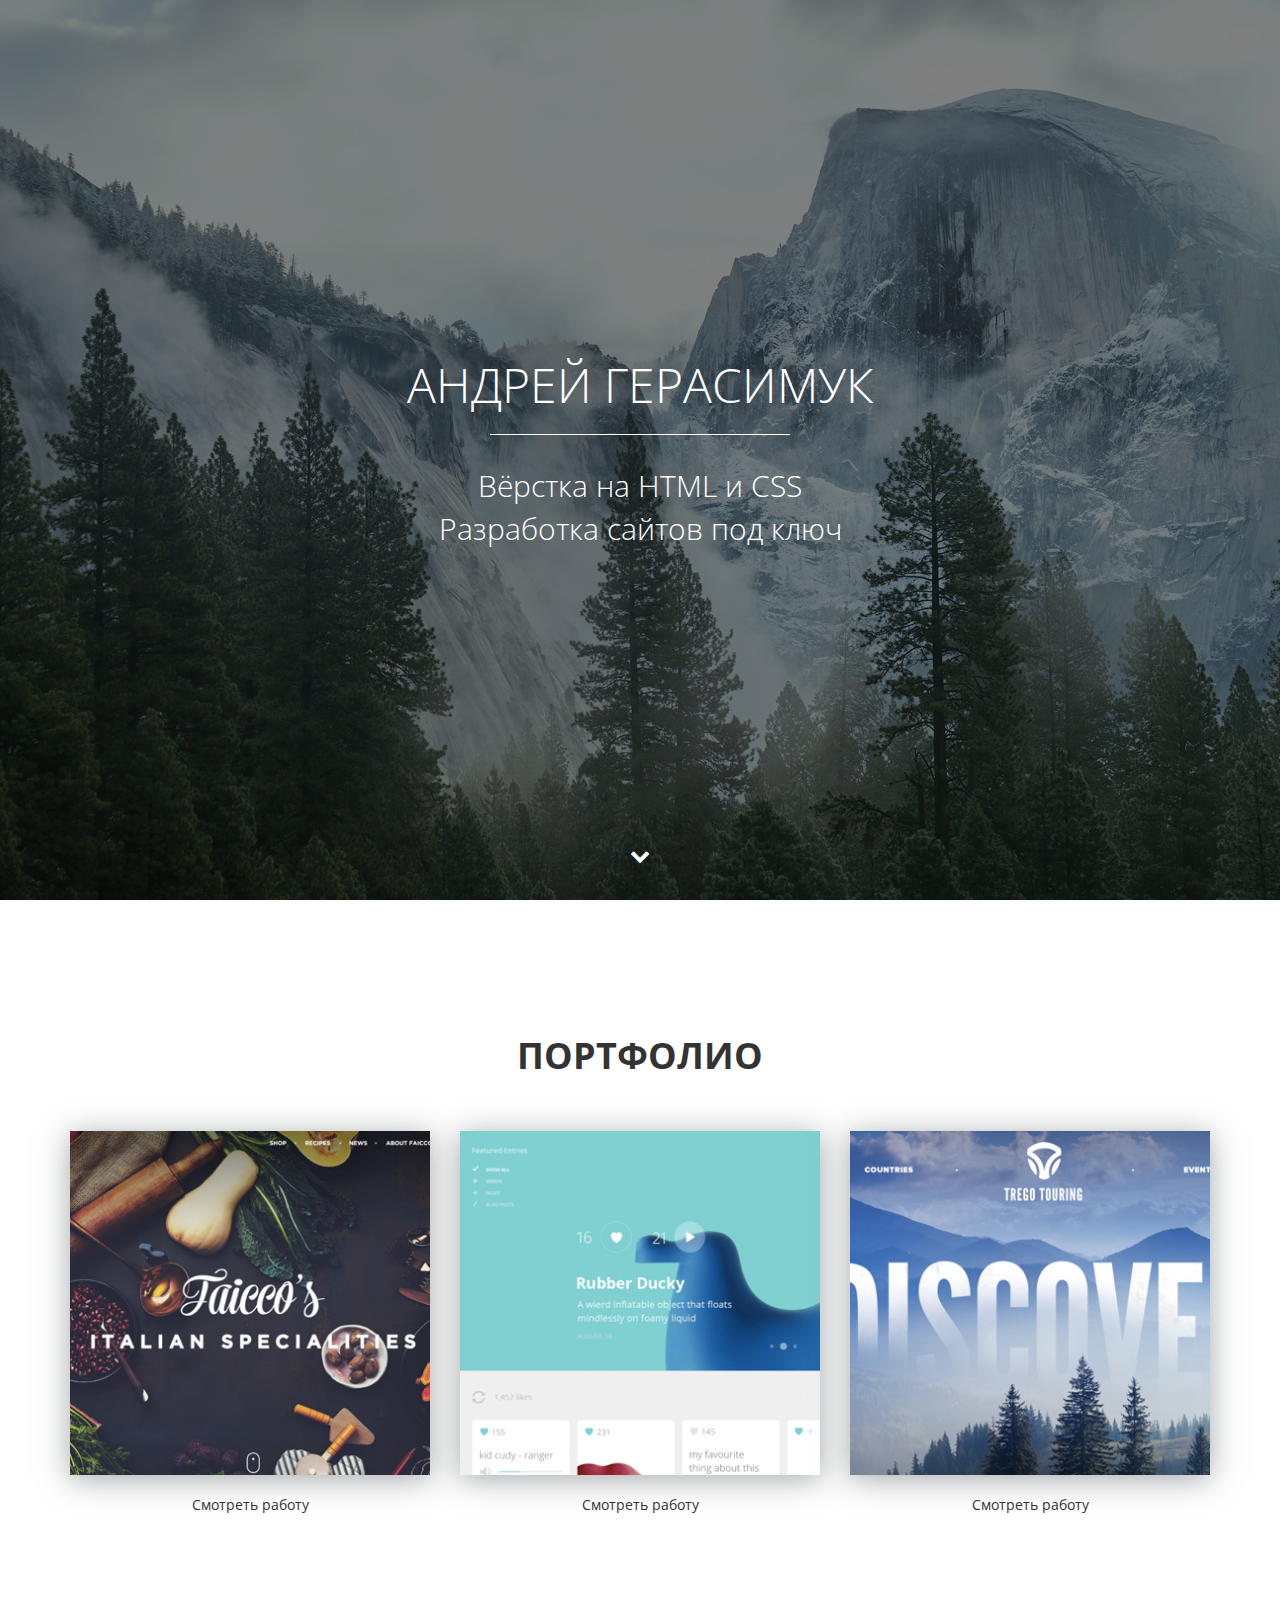
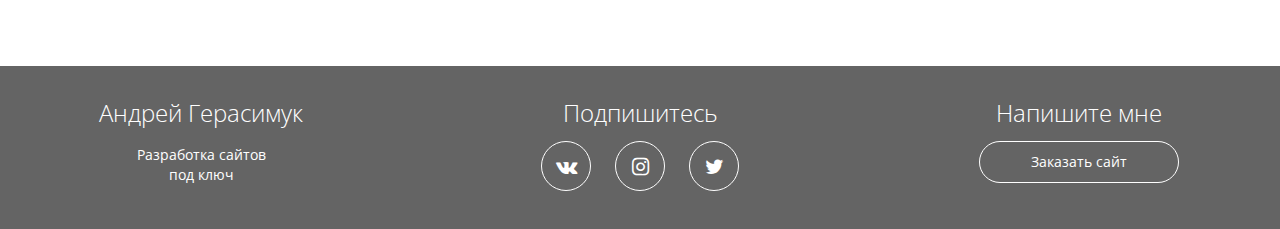
==== index.html @ b9556a6f "Загрузили все файлы и папки" ====
<!DOCTYPE html>
<html lang="ru">
  <head>
    <meta charset="utf-8">
    <meta http-equiv="X-UA-Compatible" content="IE=edge">
    <meta name="viewport" content="width=device-width, initial-scale=1">
    <!-- метатеги для соцсетей-->
    <meta property="og:url" content="">
    <meta property="og:type" content="website">
    <meta property="og:title" content="Андрей Герасимук - верстка сайтов на HTML и CSS">
    <meta property="og:image" content="">
    <meta property="og:description" content="Закажите разработку сайта без посредников от 5 990 рублей">
    <meta property="og:site_name" content="Портфолио верстальщика">
    <meta property="article:author" content="Андрей Герасимук">
    
    <title>Андрей Герасимук - Портфолио</title>
    <link href="https://fonts.googleapis.com/css?family=Open+Sans:400,700&amp;subset=cyrillic" rel="stylesheet">
    <link href="css/bootstrap.min.css" rel="stylesheet">
    <link rel="stylesheet" href="/css/fontello.css">
    <link rel="stylesheet" href="/css/fontello-embedded.css">
    <link href="css/style.css" rel="stylesheet">
    
    <link rel="shortcut icon" type="image/x-icon" href="favicon.ico">
    <!--[if lt IE 9]>
      <script src="https://oss.maxcdn.com/html5shiv/3.7.3/html5shiv.min.js"></script>
      <script src="https://oss.maxcdn.com/respond/1.4.2/respond.min.js"></script>
    <![endif]-->
  </head>
  <body>
    <div class="main">
       <div class="main-overlay"></div>
        <div class="wrapper">
            <div class="main-header">
            <h1>Андрей Герасимук</h1>
            <div class="main-line"></div>
            <p>Вёрстка на HTML и CSS<br>
            Разработка сайтов под ключ</p>
        </div>
        </div>
        <a href="#" class="main-down"><i class="icon-down"></i></a>
    </div>
    
    <div class="portfolio">
        <div class="container">
            <h2 class="section-header">Портфолио</h2>
            <div class="row">
                <div class="col-md-4">
                    <div class="portfolio-block">
                    <img src="img/portfolio/1.jpg" alt="Работа №1">
                    <a data-toggle="modal" data-work="work-1" href="#work">Смотреть работу</a>
                    </div>
                </div>
                <div class="col-md-4">
                    <div class="portfolio-block">
                    <img src="img/portfolio/2.jpg" alt="Работа №2">
                    <a data-toggle="modal" data-work="work-2" href="#work">Смотреть работу</a>
                    </div>
                </div>
                <div class="col-md-4">
                    <div class="portfolio-block">
                    <img src="img/portfolio/3.jpg" alt="Работа №3">
                    <a data-toggle="modal" data-work="work-3" href="#work">Смотреть работу</a>
                    </div>
                </div>
            </div>
        </div>
    </div>
    
    <div class="footer">
    <div class="container">
                <div class="row">
            <div class="col-lg-3">
                <strong>Андрей Герасимук</strong>
                <p>Разработка сайтов <br> под ключ</p>
            </div>
            <div class="col-lg-6">
                <strong>Подпишитесь</strong>
                <div class="social-links">
                    <a href="https://vk.com/avengerz"><i class="icon-vk"></i></a>
                    <a href="https://www.instagram.com/avenger_zgr/"><i class="icon-ig"></i></a>
                    <a href="https://twitter.com/AvenGERzgr"><i class="icon-tw"></i></a>
                </div>
            </div>
            <div class="col-lg-3">
            <strong>Напишите мне</strong>
            <a href="https://vk.me/avengerz" class="offer-btn">Заказать сайт</a>
            </div>
        </div>
    </div>
    </div>
    
    <!-- Всплывающие окна -->
<div class="modal fade" id="work" role="dialog">
  <div class="modal-dialog" role="document">
    <div class="modal-content">
      <div class="modal-header">
        <button type="button" class="close" data-dismiss="modal" aria-label="Close"><span aria-hidden="true">&times;</span></button>
        <h4 class="modal-title">Описание проекта</h4>
      </div>
      <div class="modal-body">

      </div>
    </div>
  </div>
</div
   
    <!-- jQuery (necessary for Bootstrap's JavaScript plugins) -->
    <script src="https://ajax.googleapis.com/ajax/libs/jquery/1.12.4/jquery.min.js"></script>
    <script src="/js/bootstrap.min.js"></script>
    <script>
        $(function() {
           var link = $('a[data-toggle="modal"]');
            link.on('click', function(event) {
                var work = $(this).attr('data-work');
                var modal = $('.modal');
                modal.find('.modal-body').load(work+'.html');
            });
        });
    </script>
  </body>
</html>
---- css/fontello.css ----
@font-face {
  font-family: 'fontello';
  src: url('../font/fontello.eot?7724695');
  src: url('../font/fontello.eot?7724695#iefix') format('embedded-opentype'),
       url('../font/fontello.woff2?7724695') format('woff2'),
       url('../font/fontello.woff?7724695') format('woff'),
       url('../font/fontello.ttf?7724695') format('truetype'),
       url('../font/fontello.svg?7724695#fontello') format('svg');
  font-weight: normal;
  font-style: normal;
}
/* Chrome hack: SVG is rendered more smooth in Windozze. 100% magic, uncomment if you need it. */
/* Note, that will break hinting! In other OS-es font will be not as sharp as it could be */
/*
@media screen and (-webkit-min-device-pixel-ratio:0) {
  @font-face {
    font-family: 'fontello';
    src: url('../font/fontello.svg?7724695#fontello') format('svg');
  }
}
*/
 
 [class^="icon-"]:before, [class*=" icon-"]:before {
  font-family: "fontello";
  font-style: normal;
  font-weight: normal;
  speak: none;
 
  display: inline-block;
  text-decoration: inherit;
  width: 1em;
  margin-right: .2em;
  text-align: center;
  /* opacity: .8; */
 
  /* For safety - reset parent styles, that can break glyph codes*/
  font-variant: normal;
  text-transform: none;
 
  /* fix buttons height, for twitter bootstrap */
  line-height: 1em;
 
  /* Animation center compensation - margins should be symmetric */
  /* remove if not needed */
  margin-left: .2em;
 
  /* you can be more comfortable with increased icons size */
  /* font-size: 120%; */
 
  /* Font smoothing. That was taken from TWBS */
  -webkit-font-smoothing: antialiased;
  -moz-osx-font-smoothing: grayscale;
 
  /* Uncomment for 3D effect */
  /* text-shadow: 1px 1px 1px rgba(127, 127, 127, 0.3); */
}
 
.icon-down:before { content: '\e800'; } /* '' */
.icon-tw:before { content: '\f099'; } /* '' */
.icon-ig:before { content: '\f16d'; } /* '' */
.icon-vk:before { content: '\f189'; } /* '' */
---- css/fontello-embedded.css ----
@font-face {
  font-family: 'fontello';
  src: url('../font/fontello.eot?35620695');
  src: url('../font/fontello.eot?35620695#iefix') format('embedded-opentype'),
       url('../font/fontello.svg?35620695#fontello') format('svg');
  font-weight: normal;
  font-style: normal;
}
@font-face {
  font-family: 'fontello';
  src: url('[data-uri]') format('woff'),
       url('[data-uri]') format('truetype');
}
/* Chrome hack: SVG is rendered more smooth in Windozze. 100% magic, uncomment if you need it. */
/* Note, that will break hinting! In other OS-es font will be not as sharp as it could be */
/*
@media screen and (-webkit-min-device-pixel-ratio:0) {
  @font-face {
    font-family: 'fontello';
    src: url('../font/fontello.svg?35620695#fontello') format('svg');
  }
}
*/
 
 [class^="icon-"]:before, [class*=" icon-"]:before {
  font-family: "fontello";
  font-style: normal;
  font-weight: normal;
  speak: none;
 
  display: inline-block;
  text-decoration: inherit;
  width: 1em;
  margin-right: .2em;
  text-align: center;
  /* opacity: .8; */
 
  /* For safety - reset parent styles, that can break glyph codes*/
  font-variant: normal;
  text-transform: none;
     
  /* fix buttons height, for twitter bootstrap */
  line-height: 1em;
 
  /* Animation center compensation - margins should be symmetric */
  /* remove if not needed */
  margin-left: .2em;
 
  /* you can be more comfortable with increased icons size */
  /* font-size: 120%; */
 
  /* Uncomment for 3D effect */
  /* text-shadow: 1px 1px 1px rgba(127, 127, 127, 0.3); */
}
.icon-down:before { content: '\e800'; } /* '' */
.icon-tw:before { content: '\f099'; } /* '' */
.icon-ig:before { content: '\f16d'; } /* '' */
.icon-vk:before { content: '\f189'; } /* '' */
---- css/style.css ----
body {
    font-family: 'Open Sans', sans-serif;
}
html {
    font-size: 10px;
}
a:active, a:visited, a:focus {
    text-decoration: none;
    outline: none;
}
.wrapper{
    display: table-cell;
    vertical-align: middle;
}
.main {
    position: relative;
    display: table;
    width: 100%;
    text-align: center;
    background: #000 url(../img/main-bg.jpg) center center no-repeat;
    color: #fff;
    height: 100vh;
}
.main-overlay {
    position: absolute;
    z-index: 1;
    height: 100%;
    width: 100%;
    background-color: rgba(0,0,0,0.5);
}
.main h1 {
    margin-bottom: 1.4rem;
    font-weight: 300;
    text-transform: uppercase;
    font-size: 4.8rem;
}
.main p {
    font-size: 3rem;
    font-weight: 300;
}
.main-header {
    position: relative;
    z-index: 2;
}
.main-line {
    width: 300px;
    height: 1px;
    background-color: #fff;
    margin: 0 auto;
}
.main-down {
    position: absolute;
    bottom: 2rem;
    color: #fff;
    z-index: 4;
    display: inline-block;
    font-size: 2rem;
    width: 50px;
    height: 50px;
    border-radius: 50%;
    border: 1px solid transparent;
    line-height: 50px;
    left: 50%;
    margin-left: -25px;
    transition: 0.2s;
}
.main-down:hover {
    color: #fff;
    border: 1px solid #fff;
}

/* Секция с портфолио*/
.portfolio {
    padding: 10rem 0px;
    text-align: center;
}

.section-header {
    text-transform: uppercase;
    font-weight: 700;
    font-size: 3.6rem;
    margin-bottom: 5rem;
}
.portfolio img {
    width: 100%;
    max-width: 360px;
    box-shadow: 0px 4px 29px 0px rgba(87, 92, 97, 0.54);
}
.portfolio a {
    display: block;
    margin: 2rem auto 5rem;
    color: #333;
    width: 18rem;
    border-bottom: 1px solid transparent;
}
.portfolio a:hover {
    text-decoration: none;
    border-bottom: 1px dotted;
}

/* Секция подвал*/
.footer {
    background-color: #646464;
    color: #fff;
    text-align: center;
    padding: 3rem 0;
}
.footer strong {
    font-weight: 300;
    font-size: 2.4rem;
    margin-top: 2rem;
}
.social-links {
    margin-top: 1rem;
}
.social-links a {
    width: 5rem;
    height: 5rem;
    line-height: 5rem;
    display: inline-block;
    color: #fff;
    border: solid 1px #fff;
    border-radius: 50%;
    margin-left: 1rem;
    margin-right: 1rem;
    font-size: 2rem;
    transition: 0.2s;
}
.social-links a:hover {
    background-color: #fff;
    color: #646464;
}
.offer-btn {
    display: block;
    width: 80%;
    max-width: 200px;
    margin: 1rem auto;
    border: 1px solid #fff;
    padding-top: 1rem;
    padding-bottom: 1rem;
    color: #fff;
    border-radius: 100px;
    transition: 0.2s;
}
.offer-btn:hover {
    text-decoration: none;
    background-color: #fff;
    color: #646464;
}
.modal img {
    width: 100%;
}
.modal-title {
    font-weight: 700;
    font-size: 2rem;
}
.close {
    background-color: transparent;
    border: none;
    font-size: 2.5rem;
    position: absolute;
    right: 2rem;
    top: 1rem;
}
.modal-btn {
    display: inline-block;
    color: #333;
    border: 1px solid #333;
    padding: 10px 20px;
    border-radius: 50px;
    transition: 0.2s;
}
.modal-btn:hover {
    background-color: #333;
    color: #fff;
    text-decoration: none;
}
@media (min-width: 0px) and (max-width: 767px) {
    html {
        font-size: 7px;
    }
    .footer strong {
    margin: 3rem 0 2rem;
    display: inline-block;
}
}
@media (min-width: 768px) and (max-width: 991px) {
    html {
        font-size: 8px;
    }
    .footer strong {
    margin: 3rem 0 2rem;
    display: inline-block;
}
}
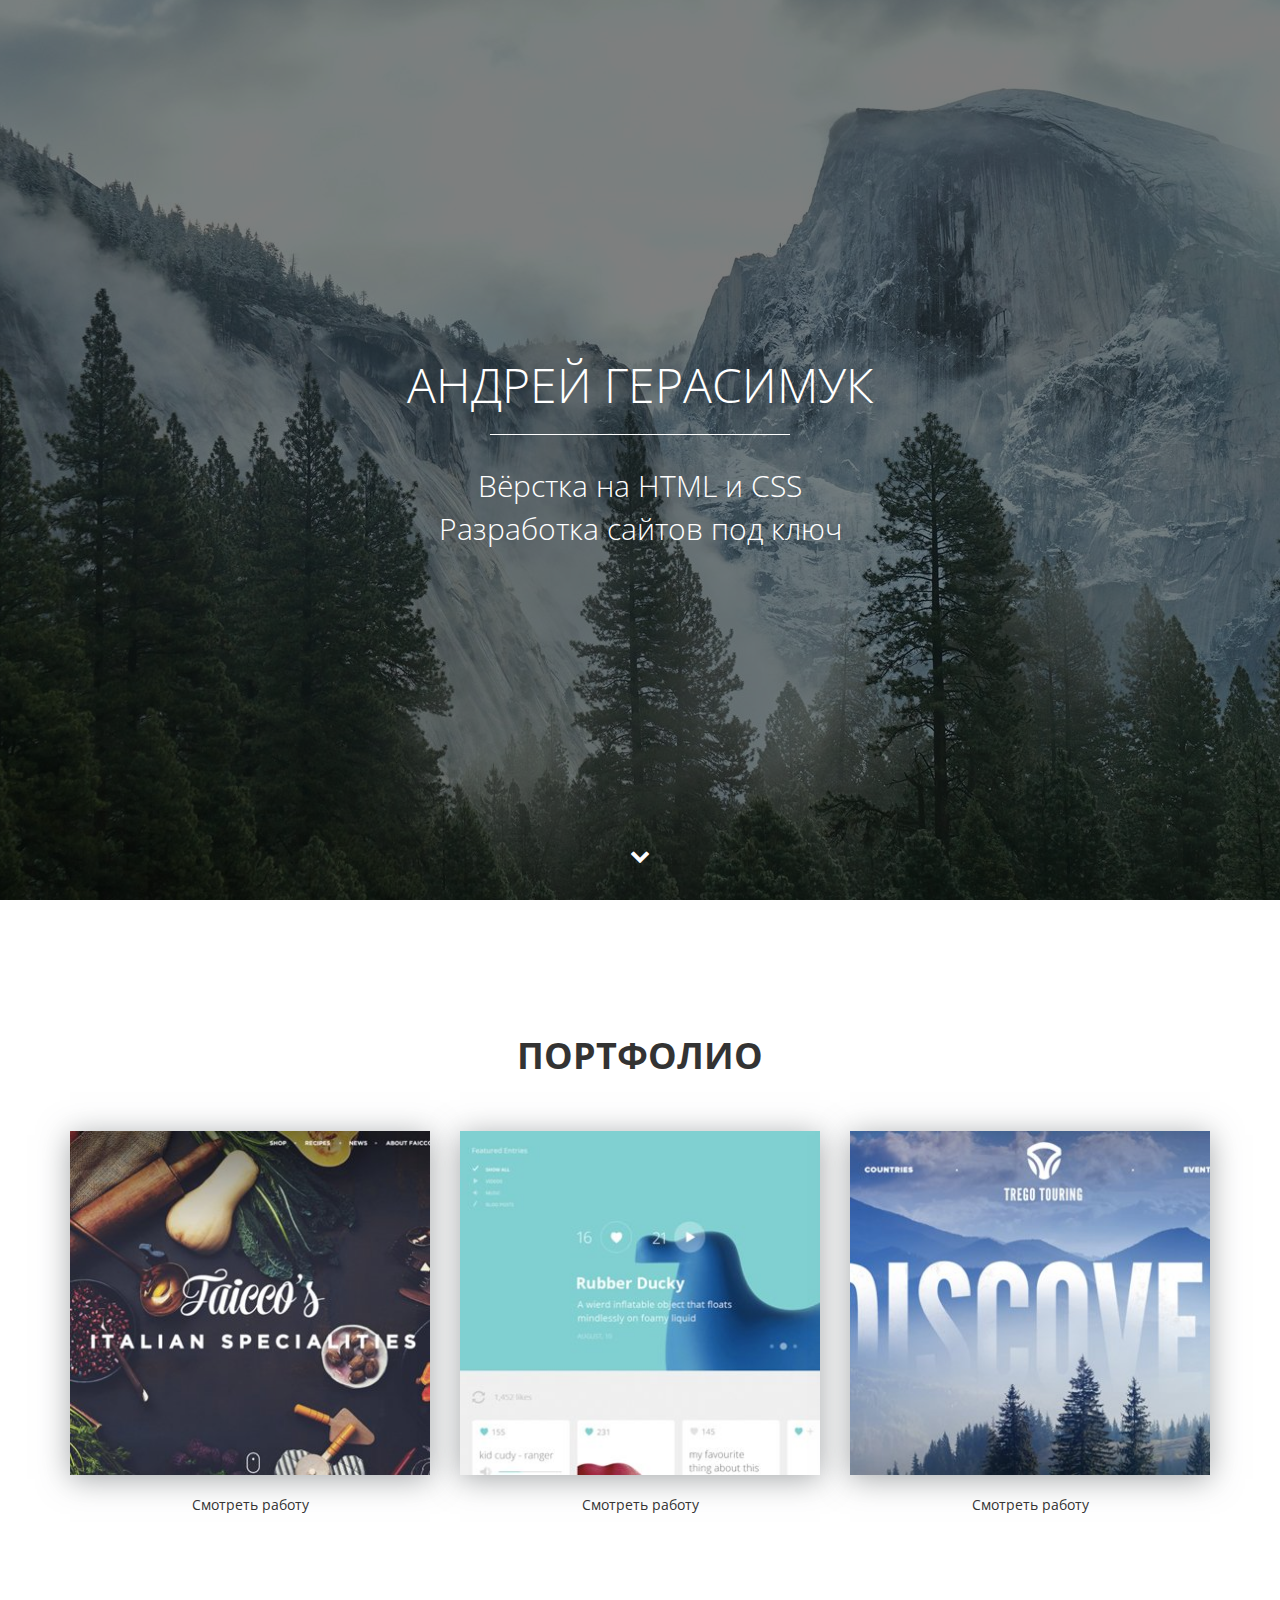
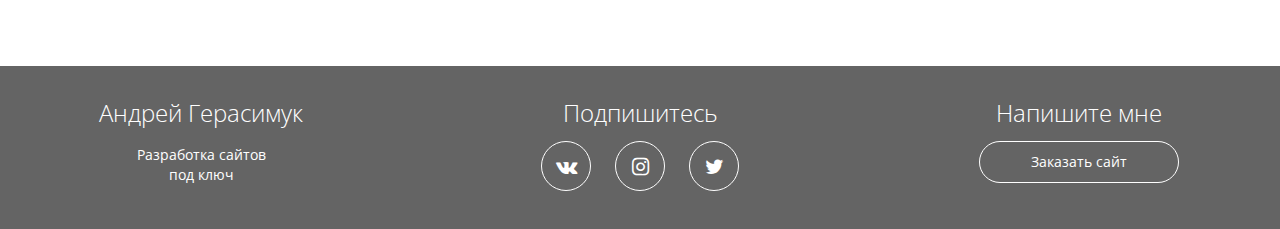
==== commit 46562102: "картинка для соцсетей" ====
--- a/index.html
+++ b/index.html
@@ -8,7 +8,7 @@
     <meta property="og:url" content="">
     <meta property="og:type" content="website">
     <meta property="og:title" content="Андрей Герасимук - верстка сайтов на HTML и CSS">
-    <meta property="og:image" content="">
+    <meta property="og:image" content="../img/logot.jpg">
     <meta property="og:description" content="Закажите разработку сайта без посредников от 5 990 рублей">
     <meta property="og:site_name" content="Портфолио верстальщика">
     <meta property="article:author" content="Андрей Герасимук">
@@ -37,10 +37,10 @@
             Разработка сайтов под ключ</p>
         </div>
         </div>
-        <a href="#" class="main-down"><i class="icon-down"></i></a>
+        <a class="main-down slowly" href="#portfolio_works"><i class="icon-down"></i></a>
     </div>
     
-    <div class="portfolio">
+    <div class="portfolio" id="portfolio_works">
         <div class="container">
             <h2 class="section-header">Портфолио</h2>
             <div class="row">
@@ -109,7 +109,7 @@
     <script src="/js/bootstrap.min.js"></script>
     <script>
         $(function() {
-           var link = $('a[data-toggle="modal"]');
+        var link = $('a[data-toggle="modal"]');
             link.on('click', function(event) {
                 var work = $(this).attr('data-work');
                 var modal = $('.modal');
@@ -117,5 +117,18 @@
             });
         });
     </script>
+    <script>
+        $(document).ready(function(){
+        // навигация - плавный скроллинг к якорю
+        $(".slowly").on("click", function(event){
+        // забираем идинтификатор бока с атрибута href
+        var id = $(this).attr('href'),
+        // узнаём высоту от начала страницы до блока на который ссылается якорь
+        top = $(id).offset().top;
+        // анимируем плавный переход на расстояние - top за 1000 мс
+        $('body,html').animate({scrollTop: top},1000);
+        });
+        });
+    </script>
   </body>
 </html>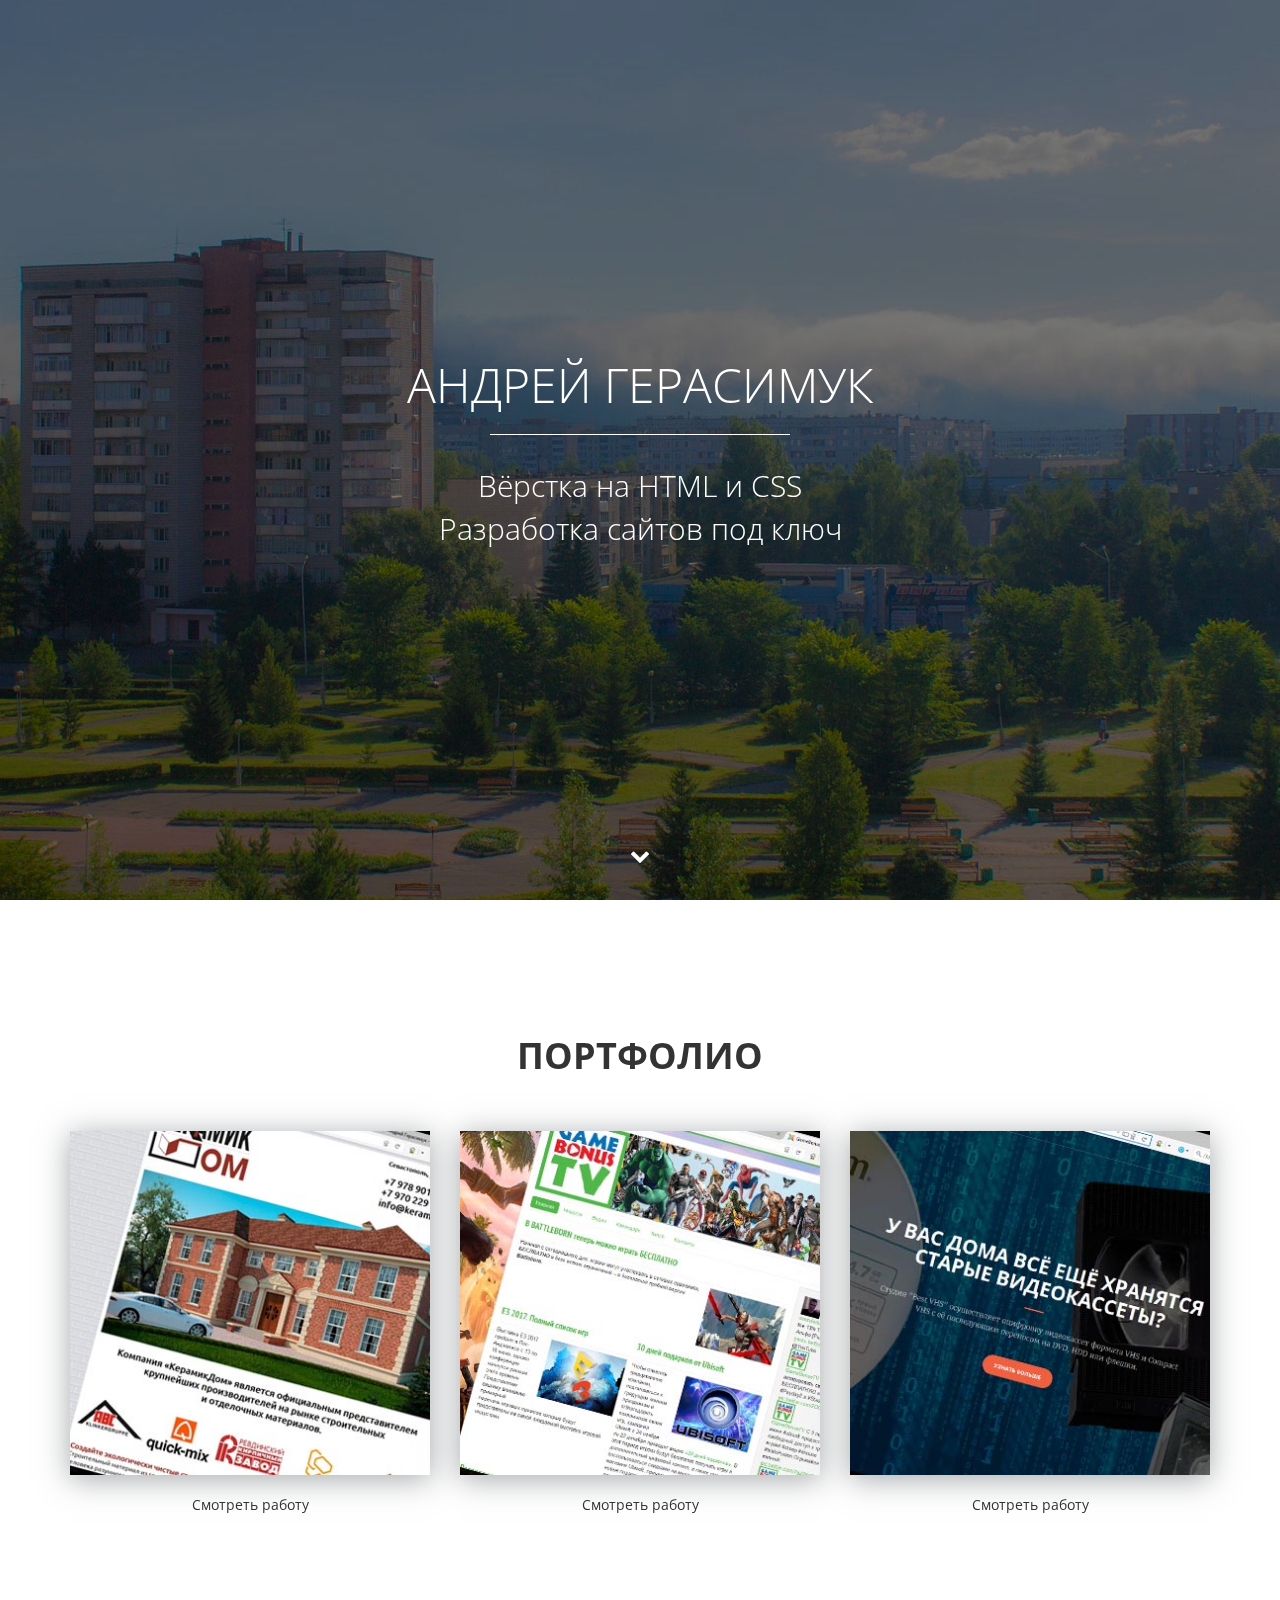
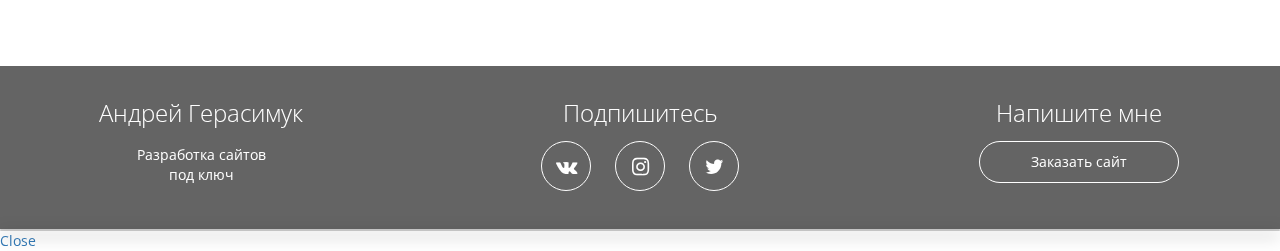
==== commit 2b27deaf: "обновление для нового модального окна" ====
--- a/index.html
+++ b/index.html
@@ -8,9 +8,15 @@
     <meta property="og:url" content="">
     <meta property="og:type" content="website">
     <meta property="og:title" content="Андрей Герасимук - верстка сайтов на HTML и CSS">
-    <meta property="og:image" content="../img/logot.jpg">
+    
+    <meta property="og:image" content="http://sibdesign.github.io/img/logot.jpg" />
+    <meta property="og:image:secure_url" content="https://sibdesign.github.io/img/logot.jpg" />
+    <meta property="og:image:type" content="image/jpeg" />
+    <meta property="og:image:width" content="1074" />
+    <meta property="og:image:height" content="480" />
+    
     <meta property="og:description" content="Закажите разработку сайта без посредников от 5 990 рублей">
-    <meta property="og:site_name" content="Портфолио верстальщика">
+    <meta property="og:site_name" content="Портфолио Web-верстальщика">
     <meta property="article:author" content="Андрей Герасимук">
     
     <title>Андрей Герасимук - Портфолио</title>
@@ -27,7 +33,7 @@
     <![endif]-->
   </head>
   <body>
-    <div class="main">
+    <div class="main parallax-window" data-parallax="scroll" data-speed="0.4" data-image-src="../img/main-bg.jpg">
        <div class="main-overlay"></div>
         <div class="wrapper">
             <div class="main-header">
@@ -47,19 +53,19 @@
                 <div class="col-md-4">
                     <div class="portfolio-block">
                     <img src="img/portfolio/1.jpg" alt="Работа №1">
-                    <a data-toggle="modal" data-work="work-1" href="#work">Смотреть работу</a>
+                    <a class="cd-btn cd-modal-trigger" data-work="work-1" href="#0">Смотреть работу</a>
                     </div>
                 </div>
                 <div class="col-md-4">
                     <div class="portfolio-block">
                     <img src="img/portfolio/2.jpg" alt="Работа №2">
-                    <a data-toggle="modal" data-work="work-2" href="#work">Смотреть работу</a>
+                    <a class="cd-btn cd-modal-trigger" data-work="work-2" href="#0">Смотреть работу</a>
                     </div>
                 </div>
                 <div class="col-md-4">
                     <div class="portfolio-block">
                     <img src="img/portfolio/3.jpg" alt="Работа №3">
-                    <a data-toggle="modal" data-work="work-3" href="#work">Смотреть работу</a>
+                    <a class="cd-btn cd-modal-trigger" data-work="work-3" href="#0">Смотреть работу</a>
                     </div>
                 </div>
             </div>
@@ -88,7 +94,20 @@
         </div>
     </div>
     </div>
-    
+
+<div class="cd-modal">
+	<div class="modal-content">
+		
+	</div> <!-- .modal-content -->
+
+	<a href="#0" class="modal-close">Close</a>
+</div> <!-- .cd-modal -->
+
+<div class="cd-transition-layer"> 
+	<div class="bg-layer"></div>
+</div> <!-- .cd-transition-layer -->    
+        
+                
     <!-- Всплывающие окна -->
 <div class="modal fade" id="work" role="dialog">
   <div class="modal-dialog" role="document">
@@ -97,7 +116,7 @@
         <button type="button" class="close" data-dismiss="modal" aria-label="Close"><span aria-hidden="true">&times;</span></button>
         <h4 class="modal-title">Описание проекта</h4>
       </div>
-      <div class="modal-body">
+      <div class="modal-content">
 
       </div>
     </div>
@@ -107,13 +126,14 @@
     <!-- jQuery (necessary for Bootstrap's JavaScript plugins) -->
     <script src="https://ajax.googleapis.com/ajax/libs/jquery/1.12.4/jquery.min.js"></script>
     <script src="/js/bootstrap.min.js"></script>
+    <script src="/js/parallax.min.js"></script>
+    <script src="js/main.js"></script>
     <script>
         $(function() {
-        var link = $('a[data-toggle="modal"]');
+        var link = $('.cd-modal-trigger');
             link.on('click', function(event) {
                 var work = $(this).attr('data-work');
-                var modal = $('.modal');
-                modal.find('.modal-body').load(work+'.html');
+                $('.modal-content').load(work+'.html');
             });
         });
     </script>
